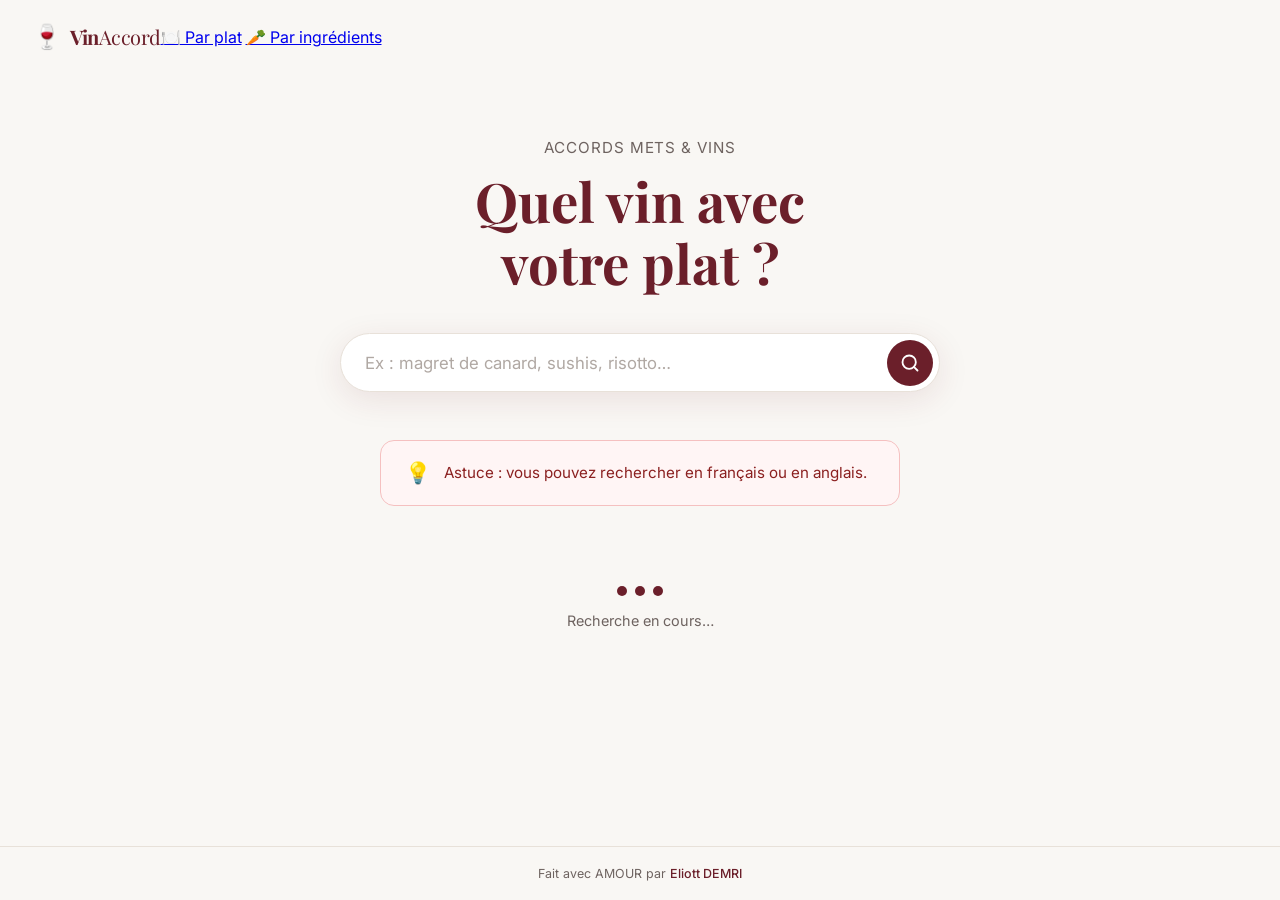
==== index.html @ e8af6cd9 "Update index.html" ====
<!DOCTYPE html>
<html lang="fr">
<head>
  <meta charset="UTF-8" />
  <meta name="viewport" content="width=device-width, initial-scale=1.0" />
  <title>VinAccord — Par plat</title>
  <link rel="preconnect" href="https://fonts.googleapis.com" />
  <link rel="preconnect" href="https://fonts.gstatic.com" crossorigin />
  <link href="https://fonts.googleapis.com/css2?family=Inter:wght@400;500;600&family=Playfair+Display:wght@500;700&display=swap" rel="stylesheet" />
  <link rel="stylesheet" href="style.css" />
</head>
<body>
  <header class="site-header">
    <div class="logo">
      <span class="logo-icon">🍷</span>
      <span class="logo-text"><strong>Vin</strong>Accord</span>
    </div>
    <nav class="site-nav">
      <a href="index.html" class="nav-link active">🍽️ Par plat</a>
      <a href="ingredients.html" class="nav-link">🥕 Par ingrédients</a>
    </nav>
  </header>

  <main>
    <section class="hero">
      <p class="hero-sub">Accords Mets &amp; Vins</p>
      <h1 class="hero-title">Quel vin avec<br />votre plat ?</h1>

      <form class="search-form" id="searchForm" autocomplete="off">
        <div class="search-wrap">
          <input
            id="searchInput"
            class="search-input"
            type="text"
            placeholder="Ex : magret de canard, sushis, risotto…"
            aria-label="Nom du plat"
          />
          <button class="search-btn" type="submit" aria-label="Rechercher">
            <svg width="20" height="20" viewBox="0 0 24 24" fill="none" stroke="currentColor" stroke-width="2.2" stroke-linecap="round" stroke-linejoin="round">
              <circle cx="11" cy="11" r="8"/><line x1="21" y1="21" x2="16.65" y2="16.65"/>
            </svg>
          </button>
        </div>
        <ul class="dropdown" id="dropdown" hidden></ul>
      </form>
    </section>

    <div class="error-box" id="errorBox">
      <span class="error-icon">💡</span>
      <span class="error-msg" id="errorMsg">Astuce : vous pouvez rechercher en français ou en anglais.</span>
    </div>

    <div id="loader" class="loader-wrap" hidden>
      <div class="loader-dots"><span></span><span></span><span></span></div>
      <p class="loader-text">Recherche en cours…</p>
    </div>

    <section class="results" id="results" hidden>
      <div class="results-inner">
        <p class="results-dish" id="resultDish"></p>
        <ul class="wine-list" id="wineList"></ul>
        <p class="results-source" id="resultSource"></p>
      </div>
    </section>

    <section class="history-section" id="historySection" hidden>
      <p class="history-title">Recherches récentes</p>
      <div class="history-chips" id="historyChips"></div>
    </section>
  </main>

  <footer class="site-footer">
    Fait avec AMOUR par <span>Eliott DEMRI</span>
  </footer>

  <script src="script.js"></script>
</body>
</html>
---- style.css ----
:root {
  --burgundy:  #6B1F2A;
  --burgundy2: #8C2D3B;
  --gold:      #C5A55A;
  --bg:        #F9F7F4;
  --card-bg:   #FFFFFF;
  --text:      #1A1A1A;
  --muted:     #6E6360;
  --border:    #E8E1D9;
  --radius:    14px;
  --shadow:    0 8px 32px rgba(107,31,42,.10);
}

*, *::before, *::after { box-sizing: border-box; margin: 0; padding: 0; }
html { scroll-behavior: smooth; }

body {
  font-family: "Inter", sans-serif;
  background: var(--bg);
  color: var(--text);
  min-height: 100vh;
  display: flex;
  flex-direction: column;
}

.site-header { padding: 1.4rem 2rem; display: flex; align-items: center; }
.logo { display: flex; align-items: center; gap: .5rem; }
.logo-icon { font-size: 1.5rem; }
.logo-text { font-family: "Playfair Display", serif; font-size: 1.25rem; color: var(--burgundy); letter-spacing: -.5px; }
.logo-text strong { font-weight: 700; }

main { flex: 1; }

.hero { text-align: center; padding: 4rem 1.5rem 3rem; }
.hero-sub { font-size: .95rem; color: var(--muted); letter-spacing: .06em; text-transform: uppercase; margin-bottom: .8rem; }
.hero-title { font-family: "Playfair Display", serif; font-size: clamp(2rem, 5vw, 3.4rem); color: var(--burgundy); line-height: 1.15; margin-bottom: 2.4rem; }

.search-form { width: 100%; max-width: 600px; margin: 0 auto; }
.search-wrap {
  display: flex; align-items: center;
  background: var(--card-bg); border: 1.5px solid var(--border);
  border-radius: 50px; padding: .35rem .35rem .35rem 1.5rem;
  box-shadow: var(--shadow); transition: border-color .2s, box-shadow .2s;
}
.search-wrap:focus-within { border-color: var(--burgundy); box-shadow: 0 0 0 4px rgba(107,31,42,.08); }
.search-input { flex: 1; border: none; outline: none; font-size: 1.05rem; font-family: "Inter", sans-serif; color: var(--text); background: transparent; padding: .55rem 0; }
.search-input::placeholder { color: #B0A8A3; }
.search-btn { background: var(--burgundy); color: #fff; border: none; border-radius: 40px; width: 46px; height: 46px; display: flex; align-items: center; justify-content: center; cursor: pointer; flex-shrink: 0; transition: background .2s, transform .15s; }
.search-btn:hover  { background: var(--burgundy2); }
.search-btn:active { transform: scale(.96); }

.loader-wrap { display: flex; flex-direction: column; align-items: center; gap: 1rem; padding: 3rem 1rem; }
.loader-dots { display: flex; gap: .5rem; }
.loader-dots span { width: 10px; height: 10px; border-radius: 50%; background: var(--burgundy); animation: bounce .7s infinite alternate; }
.loader-dots span:nth-child(2) { animation-delay: .15s; }
.loader-dots span:nth-child(3) { animation-delay: .3s; }
@keyframes bounce { to { transform: translateY(-10px); opacity: .4; } }
.loader-text { color: var(--muted); font-size: .9rem; }

.results { padding: 0 1.5rem 3rem; }
.results-inner { max-width: 600px; margin: 0 auto; text-align: center; }
.results-dish { font-size: .8rem; font-weight: 500; letter-spacing: .08em; text-transform: uppercase; color: var(--muted); margin-bottom: 1.2rem; }
.wine-list { list-style: none; display: flex; flex-direction: column; gap: .75rem; animation: fadeUp .35s ease both; }
@keyframes fadeUp { from { opacity: 0; transform: translateY(16px); } to { opacity: 1; transform: translateY(0); } }
.wine-item { background: var(--card-bg); border: 1.5px solid var(--border); border-radius: var(--radius); padding: 1.1rem 1.5rem; display: flex; align-items: center; gap: 1rem; box-shadow: var(--shadow); transition: transform .18s, box-shadow .18s; }
.wine-item:hover { transform: translateY(-3px); box-shadow: 0 12px 40px rgba(107,31,42,.14); }
.wine-dot { width: 12px; height: 12px; border-radius: 50%; background: var(--gold); flex-shrink: 0; }
.wine-name { font-family: "Playfair Display", serif; font-size: 1.1rem; color: var(--burgundy); text-align: left; }
.results-source { margin-top: 1.2rem; font-size: .78rem; color: var(--muted); letter-spacing: .04em; }

.error-box { max-width: 520px; margin: 0 auto 2rem; padding: 1.2rem 1.5rem; background: #FFF5F5; border: 1.5px solid #F5C0C0; border-radius: var(--radius); display: flex; align-items: center; gap: .8rem; animation: fadeUp .3s ease both; }
.error-icon { font-size: 1.3rem; }
.error-msg  { font-size: .95rem; color: #8B2020; }

.history-section { max-width: 600px; margin: 0 auto; padding: 0 1.5rem 3rem; }
.history-title { font-size: .78rem; font-weight: 500; letter-spacing: .08em; text-transform: uppercase; color: var(--muted); margin-bottom: .8rem; }
.history-chips { display: flex; flex-wrap: wrap; gap: .5rem; }
.chip { background: var(--card-bg); border: 1.5px solid var(--border); border-radius: 50px; padding: .35rem .9rem; font-size: .88rem; color: var(--burgundy); cursor: pointer; transition: background .15s, border-color .15s; }
.chip:hover { background: var(--burgundy); color: #fff; border-color: var(--burgundy); }

.site-footer { text-align: center; padding: 1.2rem; font-size: .78rem; color: var(--muted); border-top: 1px solid var(--border); }
.site-footer span { color: var(--burgundy); font-weight: 500; }

@media (max-width: 480px) {
  .hero { padding: 3rem 1rem 2rem; }
  .search-wrap { padding-left: 1rem; }
  .wine-name { font-size: 1rem; }
}
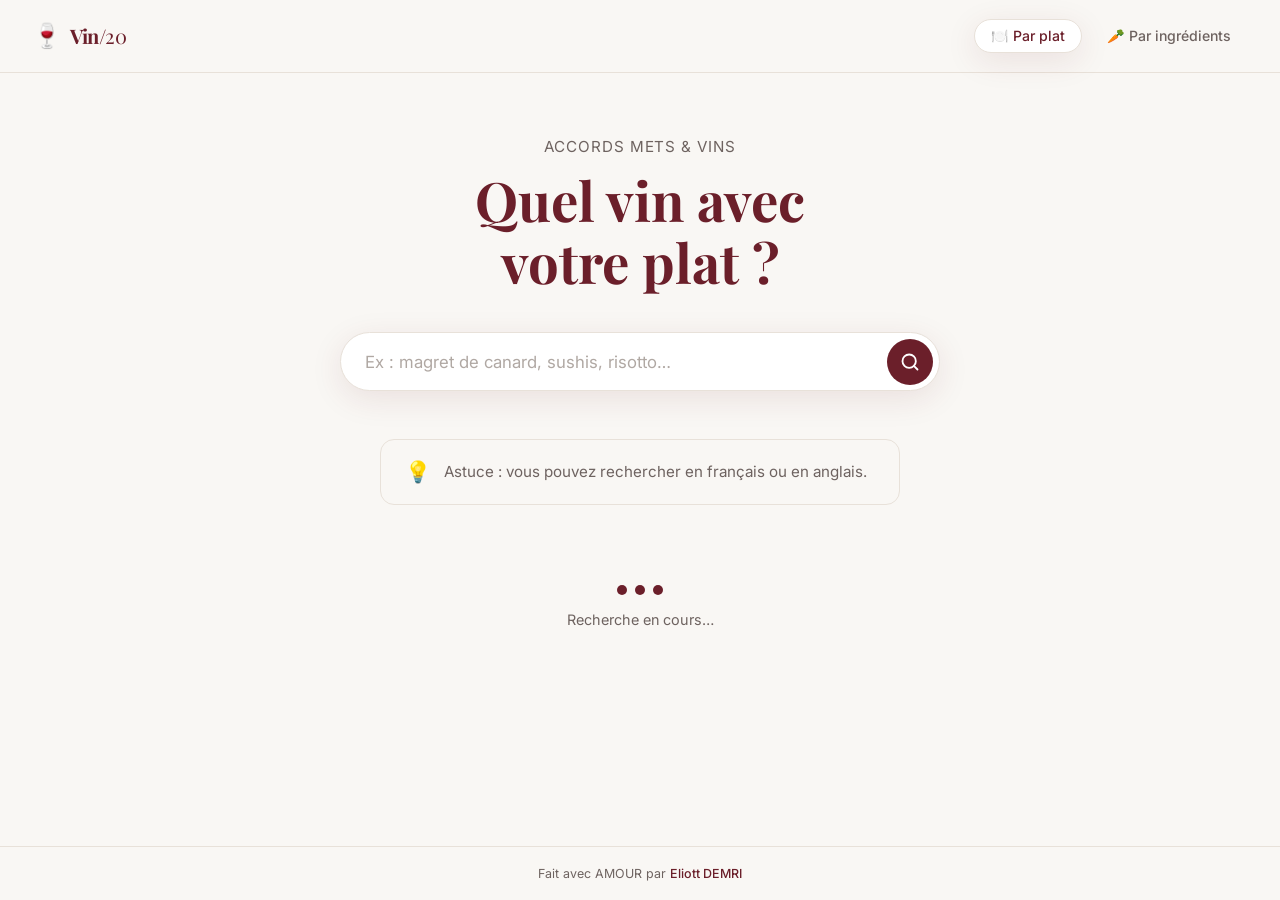
==== commit 9e0743de: "Update index.html" ====
--- a/index.html
+++ b/index.html
@@ -3,7 +3,7 @@
 <head>
   <meta charset="UTF-8" />
   <meta name="viewport" content="width=device-width, initial-scale=1.0" />
-  <title>VinAccord — Par plat</title>
+  <title>Vin/20 — Par plat</title>
   <link rel="preconnect" href="https://fonts.googleapis.com" />
   <link rel="preconnect" href="https://fonts.gstatic.com" crossorigin />
   <link href="https://fonts.googleapis.com/css2?family=Inter:wght@400;500;600&family=Playfair+Display:wght@500;700&display=swap" rel="stylesheet" />
@@ -13,7 +13,7 @@
   <header class="site-header">
     <div class="logo">
       <span class="logo-icon">🍷</span>
-      <span class="logo-text"><strong>Vin</strong>Accord</span>
+      <span class="logo-text"><strong>Vin</strong>/20</span>
     </div>
     <nav class="site-nav">
       <a href="index.html" class="nav-link active">🍽️ Par plat</a>
--- a/style.css
+++ b/style.css
@@ -1,14 +1,14 @@
 :root {
-  --burgundy:  #6B1F2A;
+  --burgundy: #6B1F2A;
   --burgundy2: #8C2D3B;
-  --gold:      #C5A55A;
-  --bg:        #F9F7F4;
-  --card-bg:   #FFFFFF;
-  --text:      #1A1A1A;
-  --muted:     #6E6360;
-  --border:    #E8E1D9;
-  --radius:    14px;
-  --shadow:    0 8px 32px rgba(107,31,42,.10);
+  --gold: #C5A55A;
+  --bg: #F9F7F4;
+  --card-bg: #FFFFFF;
+  --text: #1A1A1A;
+  --muted: #6E6360;
+  --border: #E8E1D9;
+  --radius: 14px;
+  --shadow: 0 8px 32px rgba(107,31,42,.10);
 }
 
 *, *::before, *::after { box-sizing: border-box; margin: 0; padding: 0; }
@@ -23,19 +23,42 @@
   flex-direction: column;
 }
 
-.site-header { padding: 1.4rem 2rem; display: flex; align-items: center; }
+/* ── Header & Nav ─────────────────────────────────────────────────────────── */
+.site-header {
+  padding: 1.2rem 2rem;
+  display: flex;
+  align-items: center;
+  justify-content: space-between;
+  border-bottom: 1px solid var(--border);
+}
 .logo { display: flex; align-items: center; gap: .5rem; }
 .logo-icon { font-size: 1.5rem; }
 .logo-text { font-family: "Playfair Display", serif; font-size: 1.25rem; color: var(--burgundy); letter-spacing: -.5px; }
 .logo-text strong { font-weight: 700; }
 
+.site-nav { display: flex; gap: .5rem; }
+.nav-link {
+  padding: .45rem 1rem;
+  border-radius: 50px;
+  font-size: .88rem;
+  font-weight: 500;
+  color: var(--muted);
+  text-decoration: none;
+  border: 1.5px solid transparent;
+  transition: all .2s;
+}
+.nav-link:hover { color: var(--burgundy); border-color: var(--border); }
+.nav-link.active { color: var(--burgundy); background: #fff; border-color: var(--border); box-shadow: var(--shadow); }
+
 main { flex: 1; }
 
+/* ── Hero ─────────────────────────────────────────────────────────────────── */
 .hero { text-align: center; padding: 4rem 1.5rem 3rem; }
 .hero-sub { font-size: .95rem; color: var(--muted); letter-spacing: .06em; text-transform: uppercase; margin-bottom: .8rem; }
 .hero-title { font-family: "Playfair Display", serif; font-size: clamp(2rem, 5vw, 3.4rem); color: var(--burgundy); line-height: 1.15; margin-bottom: 2.4rem; }
 
-.search-form { width: 100%; max-width: 600px; margin: 0 auto; }
+/* ── Search ───────────────────────────────────────────────────────────────── */
+.search-form { width: 100%; max-width: 600px; margin: 0 auto; position: relative; }
 .search-wrap {
   display: flex; align-items: center;
   background: var(--card-bg); border: 1.5px solid var(--border);
@@ -46,9 +69,61 @@
 .search-input { flex: 1; border: none; outline: none; font-size: 1.05rem; font-family: "Inter", sans-serif; color: var(--text); background: transparent; padding: .55rem 0; }
 .search-input::placeholder { color: #B0A8A3; }
 .search-btn { background: var(--burgundy); color: #fff; border: none; border-radius: 40px; width: 46px; height: 46px; display: flex; align-items: center; justify-content: center; cursor: pointer; flex-shrink: 0; transition: background .2s, transform .15s; }
-.search-btn:hover  { background: var(--burgundy2); }
+.search-btn:hover { background: var(--burgundy2); }
 .search-btn:active { transform: scale(.96); }
 
+/* ── Dropdown ─────────────────────────────────────────────────────────────── */
+.dropdown {
+  position: absolute;
+  top: calc(100% + 8px);
+  left: 0; right: 0;
+  background: var(--card-bg);
+  border: 1.5px solid var(--border);
+  border-radius: var(--radius);
+  box-shadow: var(--shadow);
+  list-style: none;
+  z-index: 100;
+  overflow: hidden;
+  animation: fadeUp .15s ease both;
+}
+.dropdown-item {
+  padding: .85rem 1.5rem;
+  font-size: .95rem;
+  cursor: pointer;
+  color: var(--text);
+  transition: background .12s;
+  text-align: left;
+}
+.dropdown-item:hover, .dropdown-item:focus { background: var(--bg); color: var(--burgundy); outline: none; }
+
+/* ── Chips ingrédients ────────────────────────────────────────────────────── */
+.chips-wrap { margin-top: 1.5rem; display: flex; flex-direction: column; align-items: center; gap: 1.2rem; }
+.ingredient-chips { display: flex; flex-wrap: wrap; gap: .5rem; justify-content: center; max-width: 600px; }
+.ing-chip {
+  display: inline-flex; align-items: center; gap: .4rem;
+  background: var(--card-bg); border: 1.5px solid var(--border);
+  border-radius: 50px; padding: .35rem .9rem;
+  font-size: .88rem; color: var(--burgundy);
+  animation: fadeUp .2s ease both;
+}
+.ing-chip-remove {
+  background: none; border: none; cursor: pointer;
+  color: var(--muted); font-size: .75rem; padding: 0;
+  transition: color .15s;
+}
+.ing-chip-remove:hover { color: var(--burgundy); }
+.find-btn {
+  background: var(--burgundy); color: #fff;
+  border: none; border-radius: 50px;
+  padding: .75rem 2rem; font-size: 1rem;
+  font-family: "Inter", sans-serif; font-weight: 500;
+  cursor: pointer; transition: background .2s, transform .15s;
+  box-shadow: var(--shadow);
+}
+.find-btn:hover { background: var(--burgundy2); }
+.find-btn:active { transform: scale(.97); }
+
+/* ── Loader ───────────────────────────────────────────────────────────────── */
 .loader-wrap { display: flex; flex-direction: column; align-items: center; gap: 1rem; padding: 3rem 1rem; }
 .loader-dots { display: flex; gap: .5rem; }
 .loader-dots span { width: 10px; height: 10px; border-radius: 50%; background: var(--burgundy); animation: bounce .7s infinite alternate; }
@@ -57,6 +132,7 @@
 @keyframes bounce { to { transform: translateY(-10px); opacity: .4; } }
 .loader-text { color: var(--muted); font-size: .9rem; }
 
+/* ── Results ──────────────────────────────────────────────────────────────── */
 .results { padding: 0 1.5rem 3rem; }
 .results-inner { max-width: 600px; margin: 0 auto; text-align: center; }
 .results-dish { font-size: .8rem; font-weight: 500; letter-spacing: .08em; text-transform: uppercase; color: var(--muted); margin-bottom: 1.2rem; }
@@ -68,21 +144,28 @@
 .wine-name { font-family: "Playfair Display", serif; font-size: 1.1rem; color: var(--burgundy); text-align: left; }
 .results-source { margin-top: 1.2rem; font-size: .78rem; color: var(--muted); letter-spacing: .04em; }
 
-.error-box { max-width: 520px; margin: 0 auto 2rem; padding: 1.2rem 1.5rem; background: #FFF5F5; border: 1.5px solid #F5C0C0; border-radius: var(--radius); display: flex; align-items: center; gap: .8rem; animation: fadeUp .3s ease both; }
+/* ── Error box ────────────────────────────────────────────────────────────── */
+.error-box { max-width: 520px; margin: 0 auto 2rem; padding: 1.2rem 1.5rem; background: #F9F7F4; border: 1.5px solid #E8E1D9; border-radius: var(--radius); display: flex; align-items: center; gap: .8rem; }
 .error-icon { font-size: 1.3rem; }
-.error-msg  { font-size: .95rem; color: #8B2020; }
+.error-msg { font-size: .95rem; color: var(--muted); }
 
+/* ── History ──────────────────────────────────────────────────────────────── */
 .history-section { max-width: 600px; margin: 0 auto; padding: 0 1.5rem 3rem; }
 .history-title { font-size: .78rem; font-weight: 500; letter-spacing: .08em; text-transform: uppercase; color: var(--muted); margin-bottom: .8rem; }
 .history-chips { display: flex; flex-wrap: wrap; gap: .5rem; }
 .chip { background: var(--card-bg); border: 1.5px solid var(--border); border-radius: 50px; padding: .35rem .9rem; font-size: .88rem; color: var(--burgundy); cursor: pointer; transition: background .15s, border-color .15s; }
 .chip:hover { background: var(--burgundy); color: #fff; border-color: var(--burgundy); }
 
+/* ── Footer ───────────────────────────────────────────────────────────────── */
 .site-footer { text-align: center; padding: 1.2rem; font-size: .78rem; color: var(--muted); border-top: 1px solid var(--border); }
 .site-footer span { color: var(--burgundy); font-weight: 500; }
 
+/* ── Responsive ───────────────────────────────────────────────────────────── */
 @media (max-width: 480px) {
   .hero { padding: 3rem 1rem 2rem; }
   .search-wrap { padding-left: 1rem; }
   .wine-name { font-size: 1rem; }
-}+  .site-header { padding: 1rem; }
+  .site-nav { gap: .3rem; }
+  .nav-link { padding: .35rem .7rem; font-size: .8rem; }
+}
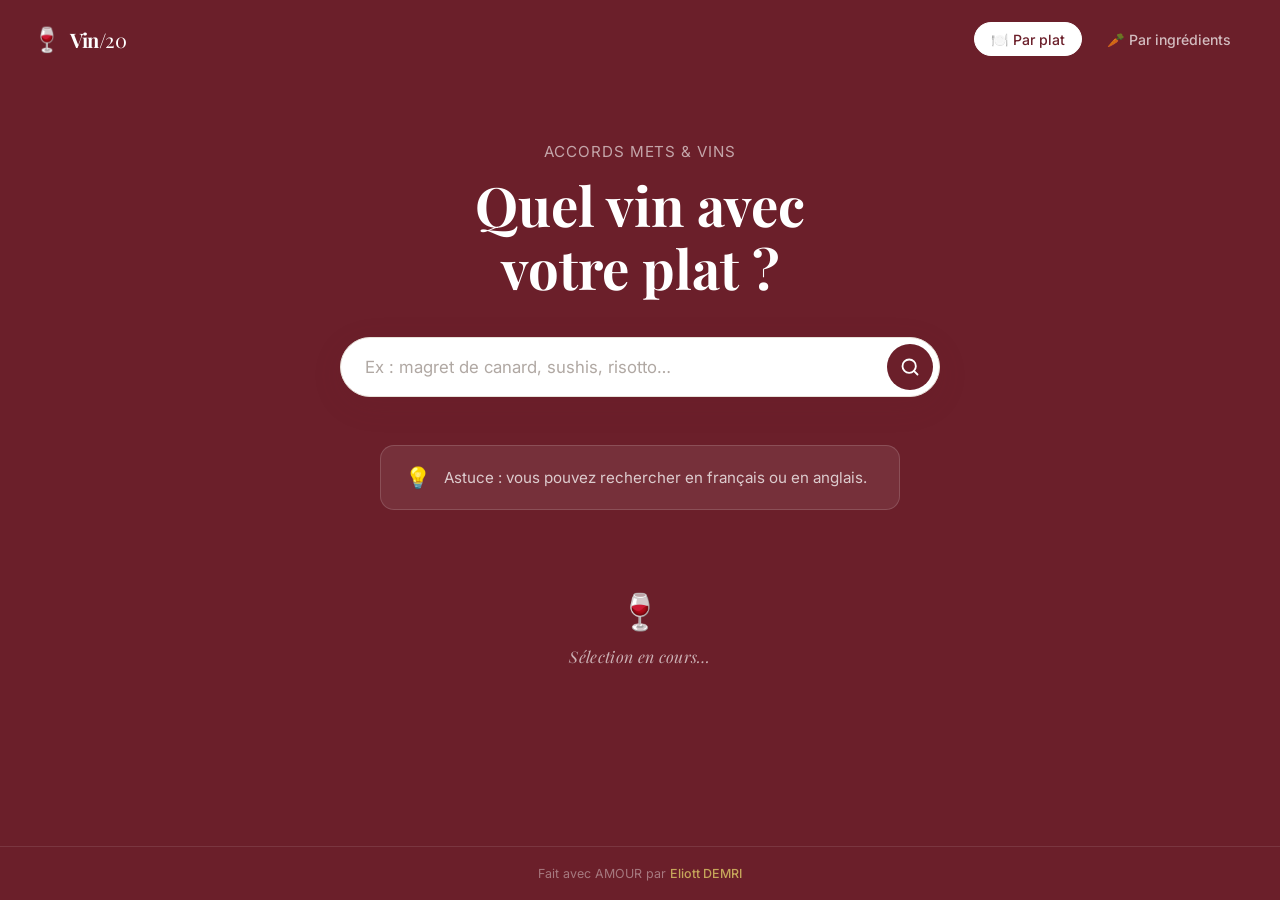
==== commit 8e24bea1: "style: replace loader dots with elegant animated wine glass" ====
--- a/index.html
+++ b/index.html
@@ -24,7 +24,7 @@
   <main>
     <section class="hero">
       <p class="hero-sub">Accords Mets &amp; Vins</p>
-      <h1 class="hero-title">Quel vin avec<br />votre plat ?</h1>
+      <h1 class="hero-title">Quel vin avec<br />votre plat ?</h1>
 
       <form class="search-form" id="searchForm" autocomplete="off">
         <div class="search-wrap">
@@ -32,7 +32,7 @@
             id="searchInput"
             class="search-input"
             type="text"
-            placeholder="Ex : magret de canard, sushis, risotto…"
+            placeholder="Ex : magret de canard, sushis, risotto…"
             aria-label="Nom du plat"
           />
           <button class="search-btn" type="submit" aria-label="Rechercher">
@@ -47,12 +47,12 @@
 
     <div class="error-box" id="errorBox">
       <span class="error-icon">💡</span>
-      <span class="error-msg" id="errorMsg">Astuce : vous pouvez rechercher en français ou en anglais.</span>
+      <span class="error-msg" id="errorMsg">Astuce : vous pouvez rechercher en français ou en anglais.</span>
     </div>
 
     <div id="loader" class="loader-wrap" hidden>
-      <div class="loader-dots"><span></span><span></span><span></span></div>
-      <p class="loader-text">Recherche en cours…</p>
+      <span class="loader-glass">🍷</span>
+      <p class="loader-text">Sélection en cours…</p>
     </div>
 
     <section class="results" id="results" hidden>
--- a/style.css
+++ b/style.css
@@ -1,171 +1,210 @@
-:root {
-  --burgundy: #6B1F2A;
-  --burgundy2: #8C2D3B;
-  --gold: #C5A55A;
-  --bg: #F9F7F4;
-  --card-bg: #FFFFFF;
-  --text: #1A1A1A;
-  --muted: #6E6360;
-  --border: #E8E1D9;
-  --radius: 14px;
-  --shadow: 0 8px 32px rgba(107,31,42,.10);
-}
-
-*, *::before, *::after { box-sizing: border-box; margin: 0; padding: 0; }
-html { scroll-behavior: smooth; }
-
-body {
-  font-family: "Inter", sans-serif;
-  background: var(--bg);
-  color: var(--text);
-  min-height: 100vh;
-  display: flex;
-  flex-direction: column;
-}
-
-/* ── Header & Nav ─────────────────────────────────────────────────────────── */
-.site-header {
-  padding: 1.2rem 2rem;
-  display: flex;
-  align-items: center;
-  justify-content: space-between;
-  border-bottom: 1px solid var(--border);
-}
-.logo { display: flex; align-items: center; gap: .5rem; }
-.logo-icon { font-size: 1.5rem; }
-.logo-text { font-family: "Playfair Display", serif; font-size: 1.25rem; color: var(--burgundy); letter-spacing: -.5px; }
-.logo-text strong { font-weight: 700; }
-
-.site-nav { display: flex; gap: .5rem; }
-.nav-link {
-  padding: .45rem 1rem;
-  border-radius: 50px;
-  font-size: .88rem;
-  font-weight: 500;
-  color: var(--muted);
-  text-decoration: none;
-  border: 1.5px solid transparent;
-  transition: all .2s;
-}
-.nav-link:hover { color: var(--burgundy); border-color: var(--border); }
-.nav-link.active { color: var(--burgundy); background: #fff; border-color: var(--border); box-shadow: var(--shadow); }
-
-main { flex: 1; }
-
-/* ── Hero ─────────────────────────────────────────────────────────────────── */
-.hero { text-align: center; padding: 4rem 1.5rem 3rem; }
-.hero-sub { font-size: .95rem; color: var(--muted); letter-spacing: .06em; text-transform: uppercase; margin-bottom: .8rem; }
-.hero-title { font-family: "Playfair Display", serif; font-size: clamp(2rem, 5vw, 3.4rem); color: var(--burgundy); line-height: 1.15; margin-bottom: 2.4rem; }
-
-/* ── Search ───────────────────────────────────────────────────────────────── */
-.search-form { width: 100%; max-width: 600px; margin: 0 auto; position: relative; }
-.search-wrap {
-  display: flex; align-items: center;
-  background: var(--card-bg); border: 1.5px solid var(--border);
-  border-radius: 50px; padding: .35rem .35rem .35rem 1.5rem;
-  box-shadow: var(--shadow); transition: border-color .2s, box-shadow .2s;
-}
-.search-wrap:focus-within { border-color: var(--burgundy); box-shadow: 0 0 0 4px rgba(107,31,42,.08); }
-.search-input { flex: 1; border: none; outline: none; font-size: 1.05rem; font-family: "Inter", sans-serif; color: var(--text); background: transparent; padding: .55rem 0; }
-.search-input::placeholder { color: #B0A8A3; }
-.search-btn { background: var(--burgundy); color: #fff; border: none; border-radius: 40px; width: 46px; height: 46px; display: flex; align-items: center; justify-content: center; cursor: pointer; flex-shrink: 0; transition: background .2s, transform .15s; }
-.search-btn:hover { background: var(--burgundy2); }
-.search-btn:active { transform: scale(.96); }
-
-/* ── Dropdown ─────────────────────────────────────────────────────────────── */
-.dropdown {
-  position: absolute;
-  top: calc(100% + 8px);
-  left: 0; right: 0;
-  background: var(--card-bg);
-  border: 1.5px solid var(--border);
-  border-radius: var(--radius);
-  box-shadow: var(--shadow);
-  list-style: none;
-  z-index: 100;
-  overflow: hidden;
-  animation: fadeUp .15s ease both;
-}
-.dropdown-item {
-  padding: .85rem 1.5rem;
-  font-size: .95rem;
-  cursor: pointer;
-  color: var(--text);
-  transition: background .12s;
-  text-align: left;
-}
-.dropdown-item:hover, .dropdown-item:focus { background: var(--bg); color: var(--burgundy); outline: none; }
-
-/* ── Chips ingrédients ────────────────────────────────────────────────────── */
-.chips-wrap { margin-top: 1.5rem; display: flex; flex-direction: column; align-items: center; gap: 1.2rem; }
-.ingredient-chips { display: flex; flex-wrap: wrap; gap: .5rem; justify-content: center; max-width: 600px; }
-.ing-chip {
-  display: inline-flex; align-items: center; gap: .4rem;
-  background: var(--card-bg); border: 1.5px solid var(--border);
-  border-radius: 50px; padding: .35rem .9rem;
-  font-size: .88rem; color: var(--burgundy);
-  animation: fadeUp .2s ease both;
-}
-.ing-chip-remove {
-  background: none; border: none; cursor: pointer;
-  color: var(--muted); font-size: .75rem; padding: 0;
-  transition: color .15s;
-}
-.ing-chip-remove:hover { color: var(--burgundy); }
-.find-btn {
-  background: var(--burgundy); color: #fff;
-  border: none; border-radius: 50px;
-  padding: .75rem 2rem; font-size: 1rem;
-  font-family: "Inter", sans-serif; font-weight: 500;
-  cursor: pointer; transition: background .2s, transform .15s;
-  box-shadow: var(--shadow);
-}
-.find-btn:hover { background: var(--burgundy2); }
-.find-btn:active { transform: scale(.97); }
-
-/* ── Loader ───────────────────────────────────────────────────────────────── */
-.loader-wrap { display: flex; flex-direction: column; align-items: center; gap: 1rem; padding: 3rem 1rem; }
-.loader-dots { display: flex; gap: .5rem; }
-.loader-dots span { width: 10px; height: 10px; border-radius: 50%; background: var(--burgundy); animation: bounce .7s infinite alternate; }
-.loader-dots span:nth-child(2) { animation-delay: .15s; }
-.loader-dots span:nth-child(3) { animation-delay: .3s; }
-@keyframes bounce { to { transform: translateY(-10px); opacity: .4; } }
-.loader-text { color: var(--muted); font-size: .9rem; }
-
-/* ── Results ──────────────────────────────────────────────────────────────── */
-.results { padding: 0 1.5rem 3rem; }
-.results-inner { max-width: 600px; margin: 0 auto; text-align: center; }
-.results-dish { font-size: .8rem; font-weight: 500; letter-spacing: .08em; text-transform: uppercase; color: var(--muted); margin-bottom: 1.2rem; }
-.wine-list { list-style: none; display: flex; flex-direction: column; gap: .75rem; animation: fadeUp .35s ease both; }
-@keyframes fadeUp { from { opacity: 0; transform: translateY(16px); } to { opacity: 1; transform: translateY(0); } }
-.wine-item { background: var(--card-bg); border: 1.5px solid var(--border); border-radius: var(--radius); padding: 1.1rem 1.5rem; display: flex; align-items: center; gap: 1rem; box-shadow: var(--shadow); transition: transform .18s, box-shadow .18s; }
-.wine-item:hover { transform: translateY(-3px); box-shadow: 0 12px 40px rgba(107,31,42,.14); }
-.wine-dot { width: 12px; height: 12px; border-radius: 50%; background: var(--gold); flex-shrink: 0; }
-.wine-name { font-family: "Playfair Display", serif; font-size: 1.1rem; color: var(--burgundy); text-align: left; }
-.results-source { margin-top: 1.2rem; font-size: .78rem; color: var(--muted); letter-spacing: .04em; }
-
-/* ── Error box ────────────────────────────────────────────────────────────── */
-.error-box { max-width: 520px; margin: 0 auto 2rem; padding: 1.2rem 1.5rem; background: #F9F7F4; border: 1.5px solid #E8E1D9; border-radius: var(--radius); display: flex; align-items: center; gap: .8rem; }
-.error-icon { font-size: 1.3rem; }
-.error-msg { font-size: .95rem; color: var(--muted); }
-
-/* ── History ──────────────────────────────────────────────────────────────── */
-.history-section { max-width: 600px; margin: 0 auto; padding: 0 1.5rem 3rem; }
-.history-title { font-size: .78rem; font-weight: 500; letter-spacing: .08em; text-transform: uppercase; color: var(--muted); margin-bottom: .8rem; }
-.history-chips { display: flex; flex-wrap: wrap; gap: .5rem; }
-.chip { background: var(--card-bg); border: 1.5px solid var(--border); border-radius: 50px; padding: .35rem .9rem; font-size: .88rem; color: var(--burgundy); cursor: pointer; transition: background .15s, border-color .15s; }
-.chip:hover { background: var(--burgundy); color: #fff; border-color: var(--burgundy); }
-
-/* ── Footer ───────────────────────────────────────────────────────────────── */
-.site-footer { text-align: center; padding: 1.2rem; font-size: .78rem; color: var(--muted); border-top: 1px solid var(--border); }
-.site-footer span { color: var(--burgundy); font-weight: 500; }
-
-/* ── Responsive ───────────────────────────────────────────────────────────── */
-@media (max-width: 480px) {
-  .hero { padding: 3rem 1rem 2rem; }
-  .search-wrap { padding-left: 1rem; }
-  .wine-name { font-size: 1rem; }
-  .site-header { padding: 1rem; }
-  .site-nav { gap: .3rem; }
-  .nav-link { padding: .35rem .7rem; font-size: .8rem; }
-}
+:root {
+  --burgundy: #6B1F2A;
+  --burgundy2: #8C2D3B;
+  --gold: #C5A55A;
+  --bg: #F9F7F4;
+  --card-bg: #FFFFFF;
+  --text: #1A1A1A;
+  --muted: #6E6360;
+  --border: #E8E1D9;
+  --radius: 14px;
+  --shadow: 0 8px 32px rgba(107,31,42,.10);
+}
+
+*, *::before, *::after { box-sizing: border-box; margin: 0; padding: 0; }
+html { scroll-behavior: smooth; }
+
+body {
+  font-family: "Inter", sans-serif;
+  background: var(--burgundy);
+  color: var(--text);
+  min-height: 100vh;
+  display: flex;
+  flex-direction: column;
+}
+
+/* ── Header & Nav ── */
+.site-header {
+  padding: 1.4rem 2rem;
+  display: flex;
+  align-items: center;
+  justify-content: space-between;
+}
+.logo { display: flex; align-items: center; gap: .5rem; }
+.logo-icon { font-size: 1.5rem; }
+.logo-text { font-family: "Playfair Display", serif; font-size: 1.25rem; color: #fff; letter-spacing: -.5px; }
+.logo-text strong { font-weight: 700; }
+
+.site-nav { display: flex; gap: .5rem; }
+.nav-link {
+  padding: .45rem 1rem;
+  border-radius: 50px;
+  font-size: .88rem;
+  font-weight: 500;
+  color: rgba(255,255,255,.7);
+  text-decoration: none;
+  border: 1.5px solid transparent;
+  transition: all .2s;
+}
+.nav-link:hover { color: #fff; border-color: rgba(255,255,255,.3); }
+.nav-link.active { color: var(--burgundy); background: #fff; border-color: #fff; }
+
+main { flex: 1; }
+
+/* ── Hero ── */
+.hero { text-align: center; padding: 4rem 1.5rem 3rem; }
+.hero-sub { font-size: .95rem; color: rgba(255,255,255,.6); letter-spacing: .06em; text-transform: uppercase; margin-bottom: .8rem; }
+.hero-title { font-family: "Playfair Display", serif; font-size: clamp(2rem, 5vw, 3.4rem); color: #fff; line-height: 1.15; margin-bottom: 2.4rem; }
+
+/* ── Search ── */
+.search-form { width: 100%; max-width: 600px; margin: 0 auto; position: relative; }
+.search-wrap {
+  display: flex; align-items: center;
+  background: var(--card-bg); border: 1.5px solid var(--border);
+  border-radius: 50px; padding: .35rem .35rem .35rem 1.5rem;
+  box-shadow: var(--shadow); transition: border-color .2s, box-shadow .2s;
+}
+.search-wrap:focus-within { border-color: var(--burgundy); box-shadow: 0 0 0 4px rgba(107,31,42,.08); }
+.search-input { flex: 1; border: none; outline: none; font-size: 1.05rem; font-family: "Inter", sans-serif; color: var(--text); background: transparent; padding: .55rem 0; }
+.search-input::placeholder { color: #B0A8A3; }
+.search-btn { background: var(--burgundy); color: #fff; border: none; border-radius: 40px; width: 46px; height: 46px; display: flex; align-items: center; justify-content: center; cursor: pointer; flex-shrink: 0; transition: background .2s, transform .15s; }
+.search-btn:hover { background: var(--burgundy2); }
+.search-btn:active { transform: scale(.96); }
+
+/* ── Dropdown ── */
+.dropdown {
+  position: absolute;
+  top: calc(100% + 8px);
+  left: 0; right: 0;
+  background: var(--card-bg);
+  border: 1.5px solid var(--border);
+  border-radius: var(--radius);
+  box-shadow: var(--shadow);
+  list-style: none;
+  z-index: 100;
+  overflow: hidden;
+  animation: fadeUp .15s ease both;
+}
+.dropdown-header {
+  padding: .55rem 1.2rem .3rem;
+  font-size: .72rem;
+  font-weight: 600;
+  letter-spacing: .07em;
+  text-transform: uppercase;
+  color: var(--muted);
+  background: var(--bg);
+  pointer-events: none;
+}
+.dropdown-item {
+  padding: .8rem 1.5rem;
+  font-size: .95rem;
+  cursor: pointer;
+  color: var(--text);
+  transition: background .12s;
+  text-align: left;
+}
+.dropdown-item:hover, .dropdown-item:focus { background: var(--bg); color: var(--burgundy); outline: none; }
+
+/* ── Chips ingrédients ── */
+.chips-wrap { margin-top: 1.5rem; display: flex; flex-direction: column; align-items: center; gap: 1.2rem; }
+.ingredient-chips { display: flex; flex-wrap: wrap; gap: .5rem; justify-content: center; max-width: 600px; }
+.ing-chip {
+  display: inline-flex; align-items: center; gap: .4rem;
+  background: var(--card-bg); border: 1.5px solid var(--border);
+  border-radius: 50px; padding: .35rem .9rem;
+  font-size: .88rem; color: var(--burgundy);
+  animation: fadeUp .2s ease both;
+}
+.ing-chip-remove { background: none; border: none; cursor: pointer; color: var(--muted); font-size: .75rem; padding: 0; transition: color .15s; }
+.ing-chip-remove:hover { color: var(--burgundy); }
+.find-btn {
+  background: var(--card-bg); color: var(--burgundy); border: 1.5px solid var(--border);
+  border-radius: 50px; padding: .75rem 2rem; font-size: 1rem;
+  font-family: "Inter", sans-serif; font-weight: 500;
+  cursor: pointer; transition: background .2s, color .2s; box-shadow: var(--shadow);
+}
+.find-btn:hover { background: var(--burgundy); color: #fff; border-color: var(--burgundy); }
+.find-btn:active { transform: scale(.97); }
+
+/* ── Loader ── */
+.loader-wrap { display: flex; flex-direction: column; align-items: center; gap: .8rem; padding: 3rem 1rem; }
+.loader-glass {
+  font-size: 2.2rem;
+  display: block;
+  animation: sway 1.4s ease-in-out infinite;
+  transform-origin: bottom center;
+}
+@keyframes sway {
+  0%   { transform: rotate(-8deg); }
+  50%  { transform: rotate(8deg); }
+  100% { transform: rotate(-8deg); }
+}
+.loader-text {
+  font-family: "Playfair Display", serif;
+  font-style: italic;
+  color: rgba(255,255,255,.65);
+  font-size: 1rem;
+  letter-spacing: .02em;
+}
+
+/* ── Results ── */
+.results { padding: 0 1.5rem 3rem; }
+.results-inner { max-width: 600px; margin: 0 auto; text-align: center; }
+.results-dish { font-size: .8rem; font-weight: 500; letter-spacing: .08em; text-transform: uppercase; color: rgba(255,255,255,.6); margin-bottom: 1.2rem; }
+.wine-list { list-style: none; display: flex; flex-direction: column; gap: .75rem; animation: fadeUp .35s ease both; }
+@keyframes fadeUp { from { opacity: 0; transform: translateY(16px); } to { opacity: 1; transform: translateY(0); } }
+
+.wine-item {
+  background: var(--card-bg); border: 1.5px solid var(--border);
+  border-radius: var(--radius); padding: 1.1rem 1.5rem;
+  display: flex; align-items: flex-start; gap: 1rem;
+  box-shadow: var(--shadow); transition: transform .18s, box-shadow .18s;
+  text-align: left;
+}
+.wine-item:hover { transform: translateY(-3px); box-shadow: 0 12px 40px rgba(107,31,42,.25); }
+.wine-dot { width: 12px; height: 12px; border-radius: 50%; background: var(--gold); flex-shrink: 0; margin-top: 5px; }
+.wine-info { display: flex; flex-direction: column; gap: .45rem; }
+.wine-name { font-family: "Playfair Display", serif; font-size: 1.1rem; color: var(--burgundy); }
+
+/* ── Badges mots-clés ── */
+.wine-badges { display: flex; flex-wrap: wrap; gap: .35rem; }
+.badge {
+  background: #F3EDE4; color: var(--muted);
+  border: 1px solid var(--border); border-radius: 50px;
+  padding: .15rem .65rem; font-size: .75rem; font-weight: 500; letter-spacing: .03em;
+}
+
+.results-source { margin-top: 1.2rem; font-size: .78rem; color: rgba(255,255,255,.5); letter-spacing: .04em; }
+
+/* ── Error box ── */
+.error-box { max-width: 520px; margin: 0 auto 2rem; padding: 1.2rem 1.5rem; background: rgba(255,255,255,.08); border: 1.5px solid rgba(255,255,255,.15); border-radius: var(--radius); display: flex; align-items: center; gap: .8rem; }
+.error-icon { font-size: 1.3rem; }
+.error-msg { font-size: .95rem; color: rgba(255,255,255,.75); }
+
+/* ── History ── */
+.history-section { max-width: 600px; margin: 0 auto; padding: 0 1.5rem 3rem; }
+.history-title { font-size: .78rem; font-weight: 500; letter-spacing: .08em; text-transform: uppercase; color: rgba(255,255,255,.5); margin-bottom: .8rem; }
+.history-chips { display: flex; flex-wrap: wrap; gap: .5rem; }
+.chip {
+  background: rgba(255,255,255,.12);
+  border: 1.5px solid rgba(255,255,255,.25);
+  border-radius: 50px; padding: .35rem .9rem;
+  font-size: .88rem; color: rgba(255,255,255,.85);
+  cursor: pointer; transition: background .15s, border-color .15s;
+}
+.chip:hover { background: rgba(255,255,255,.25); border-color: rgba(255,255,255,.5); }
+.chip:active { background: #fff; color: var(--burgundy); border-color: #fff; }
+
+/* ── Footer ── */
+.site-footer { text-align: center; padding: 1.2rem; font-size: .78rem; color: rgba(255,255,255,.4); border-top: 1px solid rgba(255,255,255,.1); }
+.site-footer span { color: var(--gold); font-weight: 500; }
+
+/* ── Responsive ── */
+@media (max-width: 480px) {
+  .hero { padding: 3rem 1rem 2rem; }
+  .search-wrap { padding-left: 1rem; }
+  .wine-name { font-size: 1rem; }
+  .site-header { padding: 1rem; }
+  .site-nav { gap: .3rem; }
+  .nav-link { padding: .35rem .7rem; font-size: .8rem; }
+}
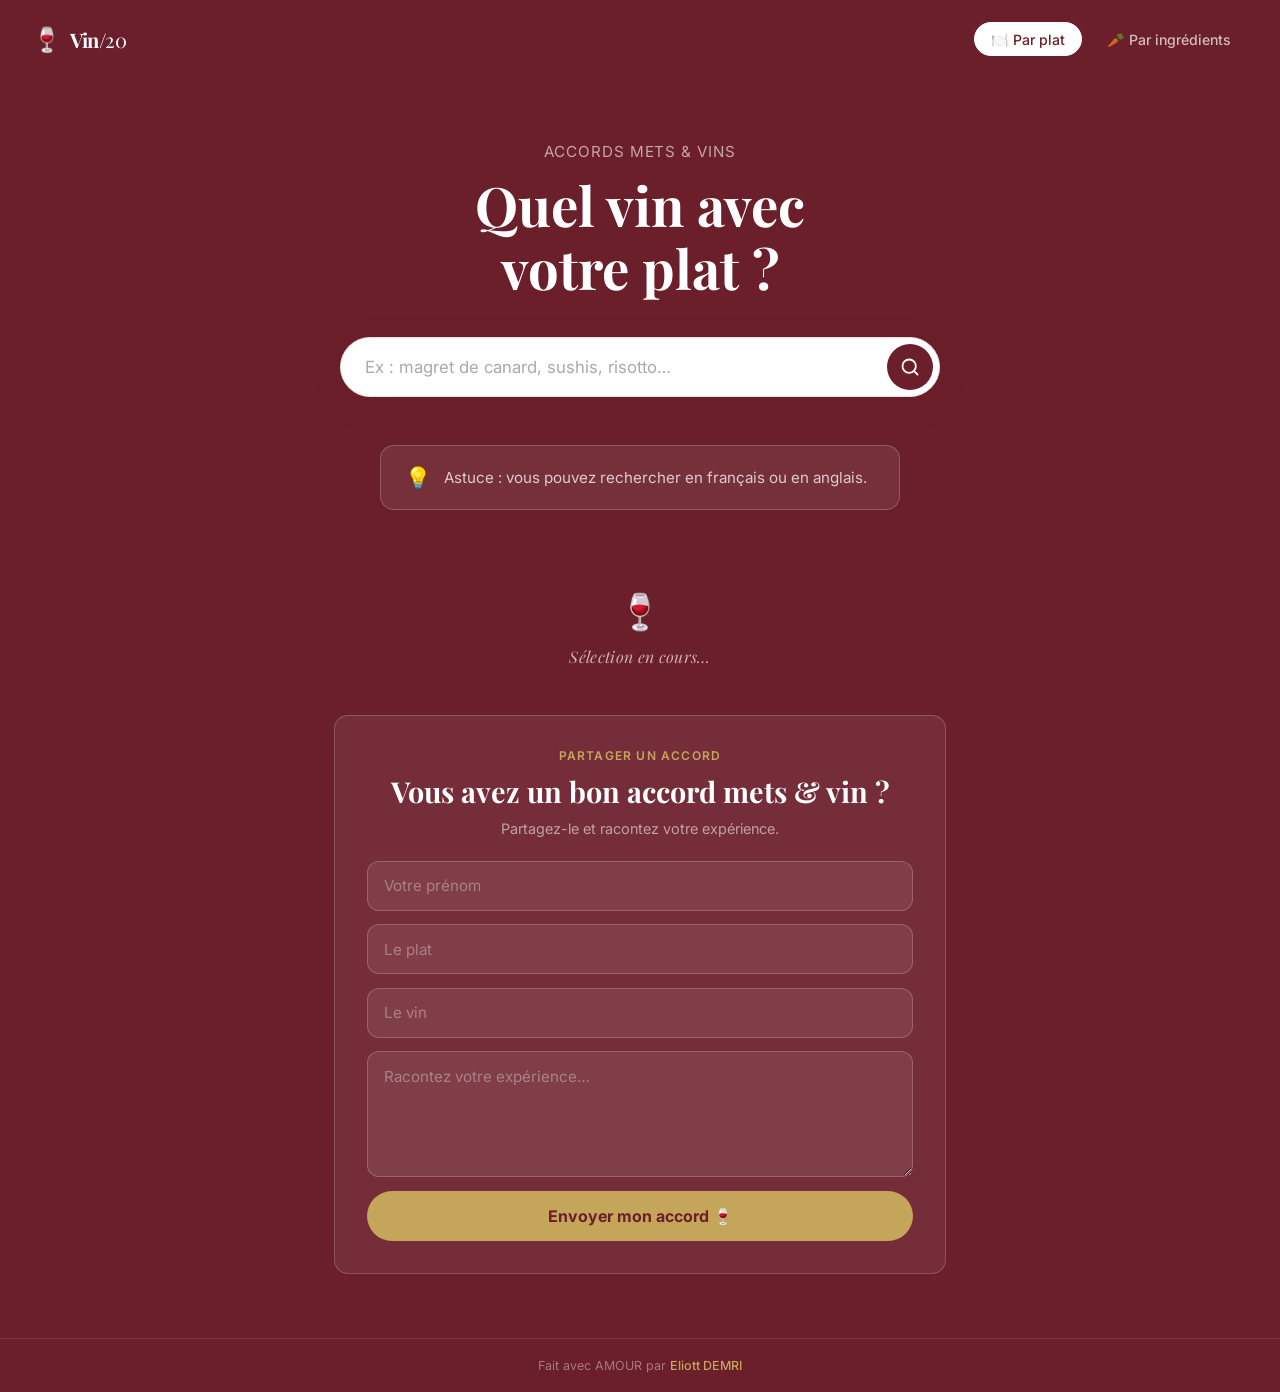
==== commit 2476145c: "feat: add contribution form (prénom + plat + vin + expérience)" ====
--- a/index.html
+++ b/index.html
@@ -67,6 +67,22 @@
       <p class="history-title">Recherches récentes</p>
       <div class="history-chips" id="historyChips"></div>
     </section>
+
+    <section class="contrib-section">
+      <div class="contrib-card">
+        <p class="contrib-sub">Partager un accord</p>
+        <h2 class="contrib-title">Vous avez un bon accord mets &amp; vin ?</h2>
+        <p class="contrib-text">Partagez-le et racontez votre expérience.</p>
+        <form id="contribForm" class="contrib-form" autocomplete="off" novalidate>
+          <input id="contribName"  class="contrib-input" type="text"  placeholder="Votre prénom" required />
+          <input id="contribDish"  class="contrib-input" type="text"  placeholder="Le plat" required />
+          <input id="contribWine"  class="contrib-input" type="text"  placeholder="Le vin" required />
+          <textarea id="contribStory" class="contrib-textarea" placeholder="Racontez votre expérience…" rows="5" required></textarea>
+          <button type="submit" class="contrib-btn">Envoyer mon accord 🍷</button>
+        </form>
+        <p id="contribMsg" class="contrib-message" hidden></p>
+      </div>
+    </section>
   </main>
 
   <footer class="site-footer">
--- a/style.css
+++ b/style.css
@@ -105,27 +105,6 @@
 }
 .dropdown-item:hover, .dropdown-item:focus { background: var(--bg); color: var(--burgundy); outline: none; }
 
-/* ── Chips ingrédients ── */
-.chips-wrap { margin-top: 1.5rem; display: flex; flex-direction: column; align-items: center; gap: 1.2rem; }
-.ingredient-chips { display: flex; flex-wrap: wrap; gap: .5rem; justify-content: center; max-width: 600px; }
-.ing-chip {
-  display: inline-flex; align-items: center; gap: .4rem;
-  background: var(--card-bg); border: 1.5px solid var(--border);
-  border-radius: 50px; padding: .35rem .9rem;
-  font-size: .88rem; color: var(--burgundy);
-  animation: fadeUp .2s ease both;
-}
-.ing-chip-remove { background: none; border: none; cursor: pointer; color: var(--muted); font-size: .75rem; padding: 0; transition: color .15s; }
-.ing-chip-remove:hover { color: var(--burgundy); }
-.find-btn {
-  background: var(--card-bg); color: var(--burgundy); border: 1.5px solid var(--border);
-  border-radius: 50px; padding: .75rem 2rem; font-size: 1rem;
-  font-family: "Inter", sans-serif; font-weight: 500;
-  cursor: pointer; transition: background .2s, color .2s; box-shadow: var(--shadow);
-}
-.find-btn:hover { background: var(--burgundy); color: #fff; border-color: var(--burgundy); }
-.find-btn:active { transform: scale(.97); }
-
 /* ── Loader ── */
 .loader-wrap { display: flex; flex-direction: column; align-items: center; gap: .8rem; padding: 3rem 1rem; }
 .loader-glass {
@@ -166,7 +145,7 @@
 .wine-info { display: flex; flex-direction: column; gap: .45rem; }
 .wine-name { font-family: "Playfair Display", serif; font-size: 1.1rem; color: var(--burgundy); }
 
-/* ── Badges mots-clés ── */
+/* ── Badges ── */
 .wine-badges { display: flex; flex-wrap: wrap; gap: .35rem; }
 .badge {
   background: #F3EDE4; color: var(--muted);
@@ -177,7 +156,7 @@
 .results-source { margin-top: 1.2rem; font-size: .78rem; color: rgba(255,255,255,.5); letter-spacing: .04em; }
 
 /* ── Error box ── */
-.error-box { max-width: 520px; margin: 0 auto 2rem; padding: 1.2rem 1.5rem; background: rgba(255,255,255,.08); border: 1.5px solid rgba(255,255,255,.15); border-radius: var(--radius); display: flex; align-items: center; gap: .8rem; }
+.error-box { max-width: 520px; margin: 0 auto 2rem; padding: 1.2rem 1.5rem; background: rgba(255,255,255,.08); border: 1.5px solid rgba(255,255,255,.2); border-radius: var(--radius); display: flex; align-items: center; gap: .8rem; }
 .error-icon { font-size: 1.3rem; }
 .error-msg { font-size: .95rem; color: rgba(255,255,255,.75); }
 
@@ -195,6 +174,87 @@
 .chip:hover { background: rgba(255,255,255,.25); border-color: rgba(255,255,255,.5); }
 .chip:active { background: #fff; color: var(--burgundy); border-color: #fff; }
 
+/* ── Contribution ── */
+.contrib-section {
+  max-width: 660px;
+  margin: 0 auto 4rem;
+  padding: 0 1.5rem;
+}
+.contrib-card {
+  background: rgba(255,255,255,.07);
+  border: 1.5px solid rgba(255,255,255,.18);
+  border-radius: var(--radius);
+  padding: 2rem;
+  text-align: center;
+}
+.contrib-sub {
+  font-size: .75rem;
+  font-weight: 600;
+  letter-spacing: .1em;
+  text-transform: uppercase;
+  color: var(--gold);
+  margin-bottom: .6rem;
+}
+.contrib-title {
+  font-family: "Playfair Display", serif;
+  font-size: clamp(1.3rem, 3vw, 1.8rem);
+  color: #fff;
+  margin-bottom: .6rem;
+}
+.contrib-text {
+  color: rgba(255,255,255,.55);
+  font-size: .9rem;
+  margin-bottom: 1.5rem;
+}
+.contrib-form {
+  display: flex;
+  flex-direction: column;
+  gap: .85rem;
+}
+.contrib-input,
+.contrib-textarea {
+  width: 100%;
+  border: 1.5px solid rgba(255,255,255,.2);
+  border-radius: 12px;
+  padding: .9rem 1rem;
+  font: inherit;
+  font-size: .95rem;
+  background: rgba(255,255,255,.08);
+  color: #fff;
+  outline: none;
+  transition: border-color .2s, box-shadow .2s;
+}
+.contrib-input::placeholder,
+.contrib-textarea::placeholder { color: rgba(255,255,255,.35); }
+.contrib-input:focus,
+.contrib-textarea:focus {
+  border-color: var(--gold);
+  box-shadow: 0 0 0 3px rgba(197,165,90,.15);
+}
+.contrib-textarea { resize: vertical; min-height: 120px; }
+.contrib-btn {
+  background: var(--gold);
+  color: var(--burgundy);
+  border: none;
+  border-radius: 999px;
+  padding: .95rem 1.2rem;
+  font: inherit;
+  font-weight: 700;
+  font-size: 1rem;
+  cursor: pointer;
+  transition: opacity .2s, transform .15s;
+}
+.contrib-btn:hover { opacity: .88; }
+.contrib-btn:active { transform: scale(.98); }
+.contrib-btn:disabled { opacity: .5; cursor: not-allowed; }
+.contrib-message {
+  margin-top: 1rem;
+  font-size: .92rem;
+  color: var(--gold);
+  font-style: italic;
+}
+.contrib-message.error { color: #F5C0C0; }
+
 /* ── Footer ── */
 .site-footer { text-align: center; padding: 1.2rem; font-size: .78rem; color: rgba(255,255,255,.4); border-top: 1px solid rgba(255,255,255,.1); }
 .site-footer span { color: var(--gold); font-weight: 500; }
@@ -207,4 +267,5 @@
   .site-header { padding: 1rem; }
   .site-nav { gap: .3rem; }
   .nav-link { padding: .35rem .7rem; font-size: .8rem; }
-}
+  .contrib-card { padding: 1.4rem; }
+}
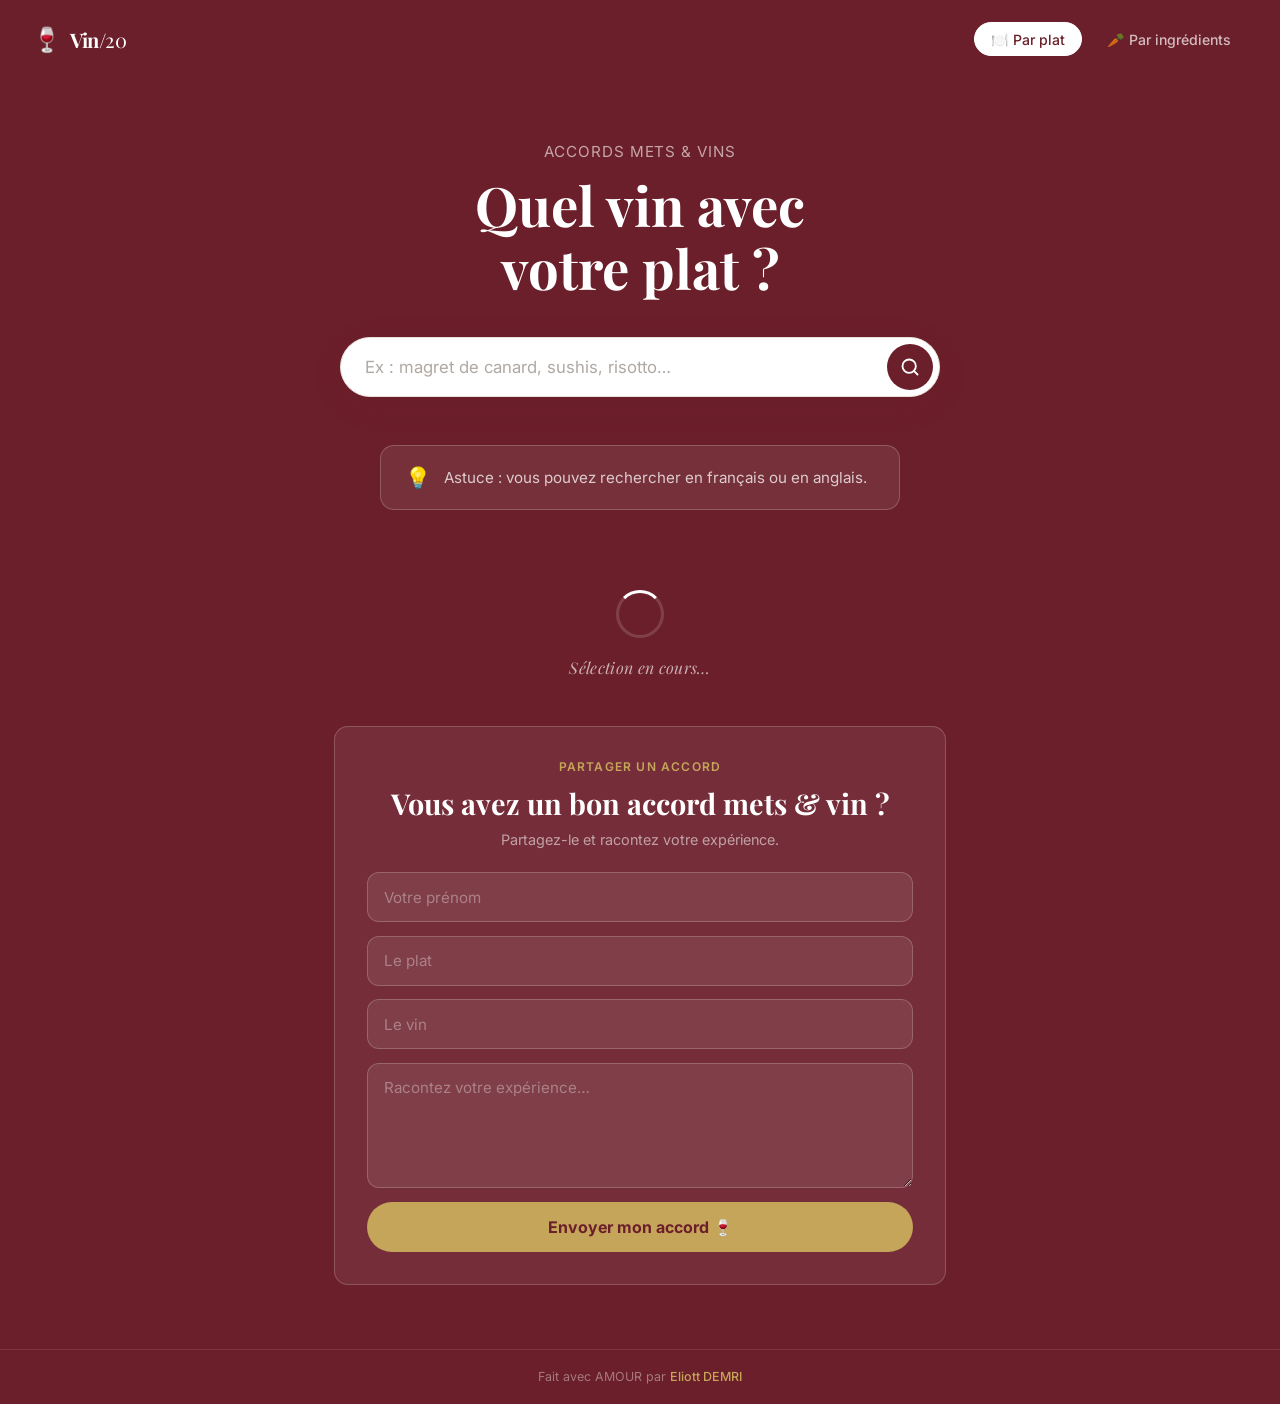
==== commit bc3aa617: "fix: replace wine glass emoji loader with clean CSS spinner" ====
--- a/index.html
+++ b/index.html
@@ -6,7 +6,7 @@
   <title>Vin/20 — Par plat</title>
   <link rel="preconnect" href="https://fonts.googleapis.com" />
   <link rel="preconnect" href="https://fonts.gstatic.com" crossorigin />
-  <link href="https://fonts.googleapis.com/css2?family=Inter:wght@400;500;600&family=Playfair+Display:wght@500;700&display=swap" rel="stylesheet" />
+  <link href="https://fonts.googleapis.com/css2?family=Inter:wght@400;500;600&family=Playfair Display:wght@500;700&display=swap" rel="stylesheet" />
   <link rel="stylesheet" href="style.css" />
 </head>
 <body>
@@ -51,7 +51,7 @@
     </div>
 
     <div id="loader" class="loader-wrap" hidden>
-      <span class="loader-glass">🍷</span>
+      <div class="loader-spinner"></div>
       <p class="loader-text">Sélection en cours…</p>
     </div>
 
@@ -62,6 +62,19 @@
         <p class="results-source" id="resultSource"></p>
       </div>
     </section>
+
+    <div id="suggestBox" class="suggest-box" hidden>
+      <p class="suggest-title">🤔 Ce plat n’est pas encore dans notre base</p>
+      <p class="suggest-sub">Laissez vos coordonnées et je l’ajouterai manuellement !</p>
+      <form id="suggestForm" class="suggest-form" novalidate>
+        <input id="suggestPrenom" class="suggest-input" type="text" placeholder="Prénom" required />
+        <input id="suggestNom"    class="suggest-input" type="text" placeholder="Nom" required />
+        <input id="suggestEmail"  class="suggest-input" type="email" placeholder="Votre email" required />
+        <input id="suggestPlat"   class="suggest-input" type="text" readonly />
+        <button type="submit" class="suggest-btn">Suggérer ce plat 🍷</button>
+      </form>
+      <p id="suggestMsg" class="suggest-message" hidden></p>
+    </div>
 
     <section class="history-section" id="historySection" hidden>
       <p class="history-title">Recherches récentes</p>
--- a/style.css
+++ b/style.css
@@ -106,18 +106,46 @@
 .dropdown-item:hover, .dropdown-item:focus { background: var(--bg); color: var(--burgundy); outline: none; }
 
 /* ── Loader ── */
-.loader-wrap { display: flex; flex-direction: column; align-items: center; gap: .8rem; padding: 3rem 1rem; }
-.loader-glass {
-  font-size: 2.2rem;
-  display: block;
-  animation: sway 1.4s ease-in-out infinite;
-  transform-origin: bottom center;
-}
-@keyframes sway {
-  0%   { transform: rotate(-8deg); }
-  50%  { transform: rotate(8deg); }
-  100% { transform: rotate(-8deg); }
-}
+.loader-wrap {
+  display: flex;
+  flex-direction: column;
+  align-items: center;
+  gap: 1.2rem;
+  padding: 3rem 1rem;
+}
+
+.loader-spinner {
+  width: 48px;
+  height: 48px;
+  border: 3px solid rgba(255,255,255,.15);
+  border-top-color: #fff;
+  border-radius: 50%;
+  animation: spin .8s linear infinite;
+}
+@keyframes spin {
+  to { transform: rotate(360deg); }
+}
+
+/* loader dots (page ingrédients) */
+.loader-dots {
+  display: flex;
+  gap: .45rem;
+  align-items: center;
+}
+.loader-dots span {
+  width: 10px;
+  height: 10px;
+  border-radius: 50%;
+  background: rgba(255,255,255,.7);
+  animation: bounce .9s ease-in-out infinite;
+}
+.loader-dots span:nth-child(2) { animation-delay: .15s; }
+.loader-dots span:nth-child(3) { animation-delay: .3s; }
+@keyframes bounce {
+  0%, 80%, 100% { transform: scale(.6); opacity: .4; }
+  40%           { transform: scale(1);  opacity: 1; }
+}
+
 .loader-text {
   font-family: "Playfair Display", serif;
   font-style: italic;
@@ -155,10 +183,117 @@
 
 .results-source { margin-top: 1.2rem; font-size: .78rem; color: rgba(255,255,255,.5); letter-spacing: .04em; }
 
-/* ── Error box ── */
-.error-box { max-width: 520px; margin: 0 auto 2rem; padding: 1.2rem 1.5rem; background: rgba(255,255,255,.08); border: 1.5px solid rgba(255,255,255,.2); border-radius: var(--radius); display: flex; align-items: center; gap: .8rem; }
+/* ── Error / Info box ── */
+.error-box {
+  max-width: 520px; margin: 0 auto 2rem;
+  padding: 1.2rem 1.5rem;
+  background: rgba(255,255,255,.08);
+  border: 1.5px solid rgba(255,255,255,.2);
+  border-radius: var(--radius);
+  display: flex; align-items: center; gap: .8rem;
+}
 .error-icon { font-size: 1.3rem; }
 .error-msg { font-size: .95rem; color: rgba(255,255,255,.75); }
+
+/* ── Suggestion plat manquant ── */
+.suggest-box {
+  max-width: 520px;
+  margin: 0 auto 2.5rem;
+  padding: 1.6rem;
+  background: rgba(255,255,255,.07);
+  border: 1.5px solid rgba(255,255,255,.2);
+  border-radius: var(--radius);
+  text-align: center;
+  animation: fadeUp .3s ease both;
+}
+.suggest-title {
+  font-family: "Playfair Display", serif;
+  font-size: 1.1rem;
+  color: #fff;
+  margin-bottom: .4rem;
+}
+.suggest-sub {
+  font-size: .88rem;
+  color: rgba(255,255,255,.55);
+  margin-bottom: 1.2rem;
+}
+.suggest-form {
+  display: flex;
+  flex-direction: column;
+  gap: .7rem;
+}
+.suggest-input {
+  width: 100%;
+  border: 1.5px solid rgba(255,255,255,.2);
+  border-radius: 10px;
+  padding: .8rem 1rem;
+  font: inherit;
+  font-size: .92rem;
+  background: rgba(255,255,255,.08);
+  color: #fff;
+  outline: none;
+  transition: border-color .2s;
+}
+.suggest-input::placeholder { color: rgba(255,255,255,.35); }
+.suggest-input:focus { border-color: var(--gold); }
+.suggest-input[readonly] {
+  background: rgba(255,255,255,.04);
+  color: rgba(255,255,255,.5);
+  cursor: default;
+}
+.suggest-btn {
+  background: #fff;
+  color: var(--burgundy);
+  border: none;
+  border-radius: 999px;
+  padding: .85rem 1.2rem;
+  font: inherit;
+  font-weight: 700;
+  font-size: .95rem;
+  cursor: pointer;
+  transition: background .2s, opacity .2s, transform .15s;
+}
+.suggest-btn:hover { background: var(--gold); color: #fff; }
+.suggest-btn:active { transform: scale(.98); }
+.suggest-btn:disabled { opacity: .5; cursor: not-allowed; }
+.suggest-message { margin-top: .8rem; font-size: .9rem; color: var(--gold); font-style: italic; }
+.suggest-message.error { color: #F5C0C0; }
+
+/* ── Chips ingrédients ── */
+.chips-wrap { margin-top: 1.5rem; display: flex; flex-direction: column; align-items: center; gap: 1.2rem; }
+.ingredient-chips { display: flex; flex-wrap: wrap; gap: .5rem; justify-content: center; max-width: 600px; }
+.ing-chip {
+  display: inline-flex; align-items: center; gap: .5rem;
+  background: rgba(255,255,255,.15);
+  border: 1.5px solid rgba(255,255,255,.35);
+  border-radius: 50px; padding: .4rem 1rem;
+  font-size: .9rem; color: #fff;
+  animation: fadeUp .2s ease both;
+}
+.ing-chip-remove {
+  background: none; border: none; cursor: pointer;
+  color: rgba(255,255,255,.6); font-size: .8rem;
+  padding: 0; line-height: 1;
+  transition: color .15s;
+}
+.ing-chip-remove:hover { color: #fff; }
+
+/* ── Bouton Trouver un vin ── */
+.find-btn {
+  background: #fff;
+  color: var(--burgundy);
+  border: none;
+  border-radius: 50px;
+  padding: .8rem 2rem;
+  font-size: 1rem;
+  font-family: "Inter", sans-serif;
+  font-weight: 600;
+  cursor: pointer;
+  box-shadow: var(--shadow);
+  transition: background .2s, color .2s, transform .15s;
+}
+.find-btn:hover { background: var(--gold); color: #fff; }
+.find-btn:active { transform: scale(.97); }
 
 /* ── History ── */
 .history-section { max-width: 600px; margin: 0 auto; padding: 0 1.5rem 3rem; }
@@ -175,11 +310,7 @@
 .chip:active { background: #fff; color: var(--burgundy); border-color: #fff; }
 
 /* ── Contribution ── */
-.contrib-section {
-  max-width: 660px;
-  margin: 0 auto 4rem;
-  padding: 0 1.5rem;
-}
+.contrib-section { max-width: 660px; margin: 0 auto 4rem; padding: 0 1.5rem; }
 .contrib-card {
   background: rgba(255,255,255,.07);
   border: 1.5px solid rgba(255,255,255,.18);
@@ -187,30 +318,10 @@
   padding: 2rem;
   text-align: center;
 }
-.contrib-sub {
-  font-size: .75rem;
-  font-weight: 600;
-  letter-spacing: .1em;
-  text-transform: uppercase;
-  color: var(--gold);
-  margin-bottom: .6rem;
-}
-.contrib-title {
-  font-family: "Playfair Display", serif;
-  font-size: clamp(1.3rem, 3vw, 1.8rem);
-  color: #fff;
-  margin-bottom: .6rem;
-}
-.contrib-text {
-  color: rgba(255,255,255,.55);
-  font-size: .9rem;
-  margin-bottom: 1.5rem;
-}
-.contrib-form {
-  display: flex;
-  flex-direction: column;
-  gap: .85rem;
-}
+.contrib-sub { font-size: .75rem; font-weight: 600; letter-spacing: .1em; text-transform: uppercase; color: var(--gold); margin-bottom: .6rem; }
+.contrib-title { font-family: "Playfair Display", serif; font-size: clamp(1.3rem, 3vw, 1.8rem); color: #fff; margin-bottom: .6rem; }
+.contrib-text { color: rgba(255,255,255,.55); font-size: .9rem; margin-bottom: 1.5rem; }
+.contrib-form { display: flex; flex-direction: column; gap: .85rem; }
 .contrib-input,
 .contrib-textarea {
   width: 100%;
@@ -227,10 +338,7 @@
 .contrib-input::placeholder,
 .contrib-textarea::placeholder { color: rgba(255,255,255,.35); }
 .contrib-input:focus,
-.contrib-textarea:focus {
-  border-color: var(--gold);
-  box-shadow: 0 0 0 3px rgba(197,165,90,.15);
-}
+.contrib-textarea:focus { border-color: var(--gold); box-shadow: 0 0 0 3px rgba(197,165,90,.15); }
 .contrib-textarea { resize: vertical; min-height: 120px; }
 .contrib-btn {
   background: var(--gold);
@@ -247,12 +355,7 @@
 .contrib-btn:hover { opacity: .88; }
 .contrib-btn:active { transform: scale(.98); }
 .contrib-btn:disabled { opacity: .5; cursor: not-allowed; }
-.contrib-message {
-  margin-top: 1rem;
-  font-size: .92rem;
-  color: var(--gold);
-  font-style: italic;
-}
+.contrib-message { margin-top: 1rem; font-size: .92rem; color: var(--gold); font-style: italic; }
 .contrib-message.error { color: #F5C0C0; }
 
 /* ── Footer ── */
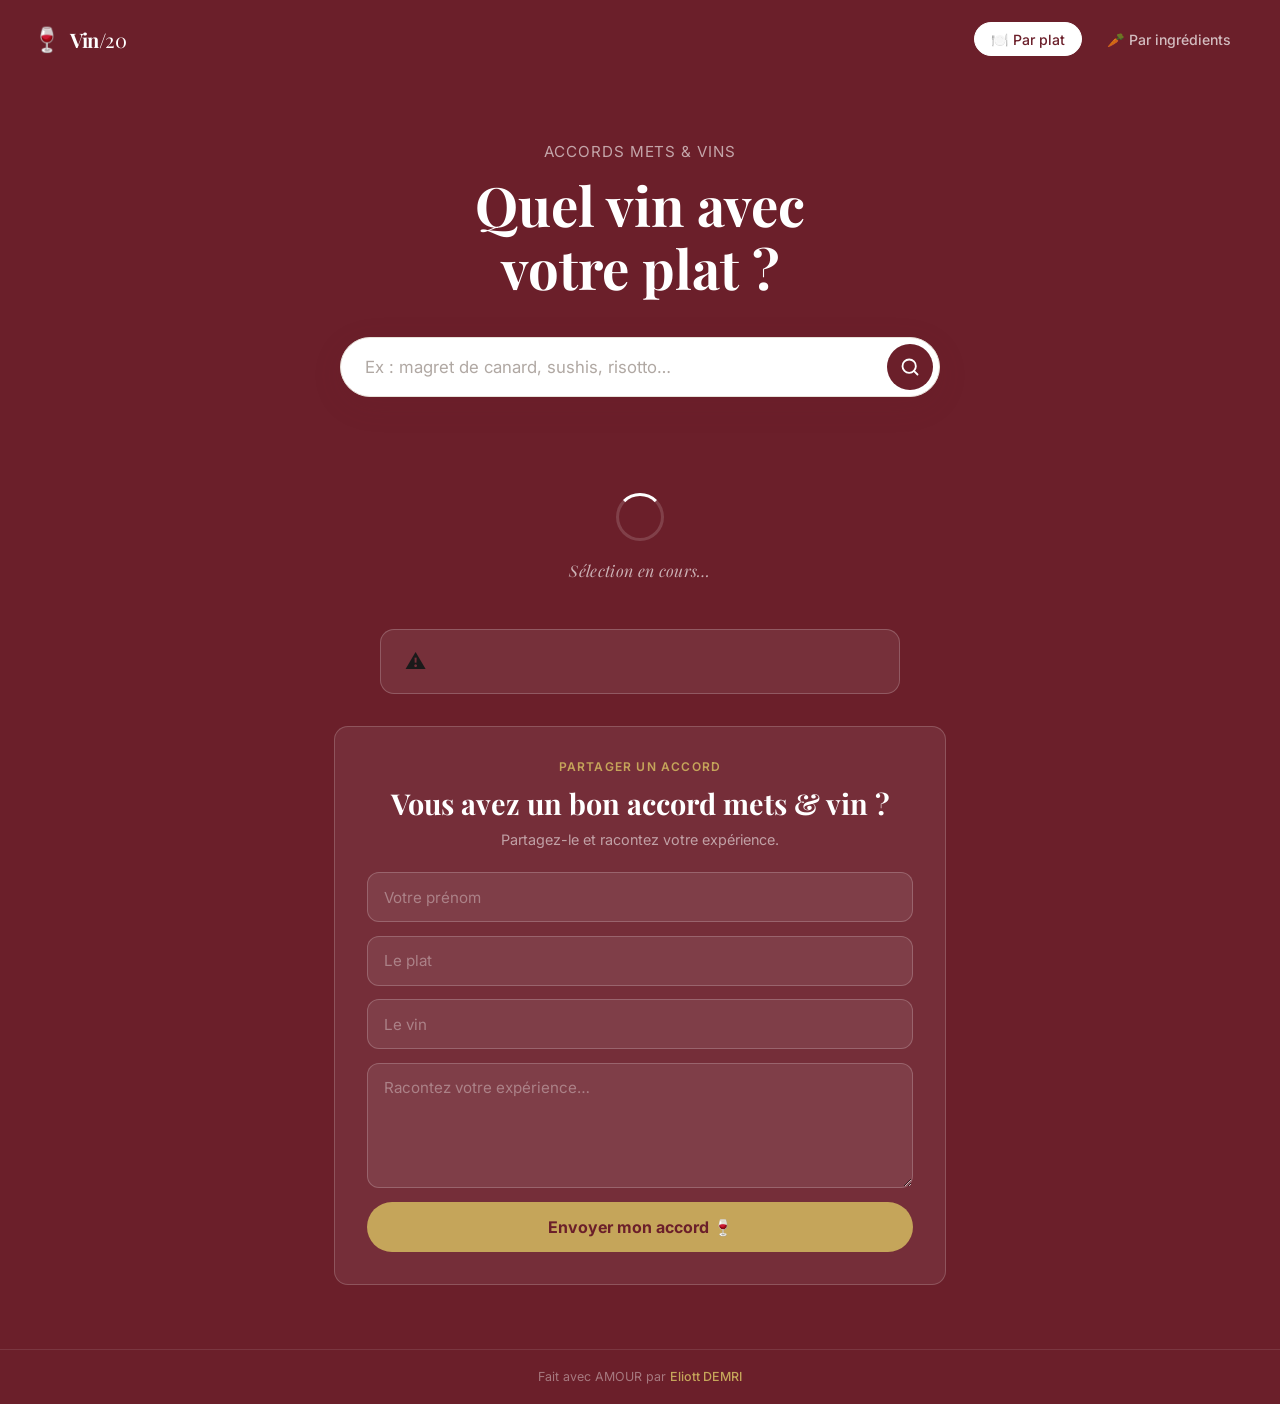
==== commit a8e6d78e: "fix: remove permanent hint error-box from both pages" ====
--- a/index.html
+++ b/index.html
@@ -6,7 +6,7 @@
   <title>Vin/20 — Par plat</title>
   <link rel="preconnect" href="https://fonts.googleapis.com" />
   <link rel="preconnect" href="https://fonts.gstatic.com" crossorigin />
-  <link href="https://fonts.googleapis.com/css2?family=Inter:wght@400;500;600&family=Playfair Display:wght@500;700&display=swap" rel="stylesheet" />
+  <link href="https://fonts.googleapis.com/css2?family=Inter:wght@400;500;600&family=Playfair+Display:wght@500;700&display=swap" rel="stylesheet" />
   <link rel="stylesheet" href="style.css" />
 </head>
 <body>
@@ -45,11 +45,6 @@
       </form>
     </section>
 
-    <div class="error-box" id="errorBox">
-      <span class="error-icon">💡</span>
-      <span class="error-msg" id="errorMsg">Astuce : vous pouvez rechercher en français ou en anglais.</span>
-    </div>
-
     <div id="loader" class="loader-wrap" hidden>
       <div class="loader-spinner"></div>
       <p class="loader-text">Sélection en cours…</p>
@@ -62,6 +57,11 @@
         <p class="results-source" id="resultSource"></p>
       </div>
     </section>
+
+    <div id="errorBox" class="error-box" hidden>
+      <span class="error-icon">⚠️</span>
+      <span class="error-msg" id="errorMsg"></span>
+    </div>
 
     <div id="suggestBox" class="suggest-box" hidden>
       <p class="suggest-title">🤔 Ce plat n’est pas encore dans notre base</p>
